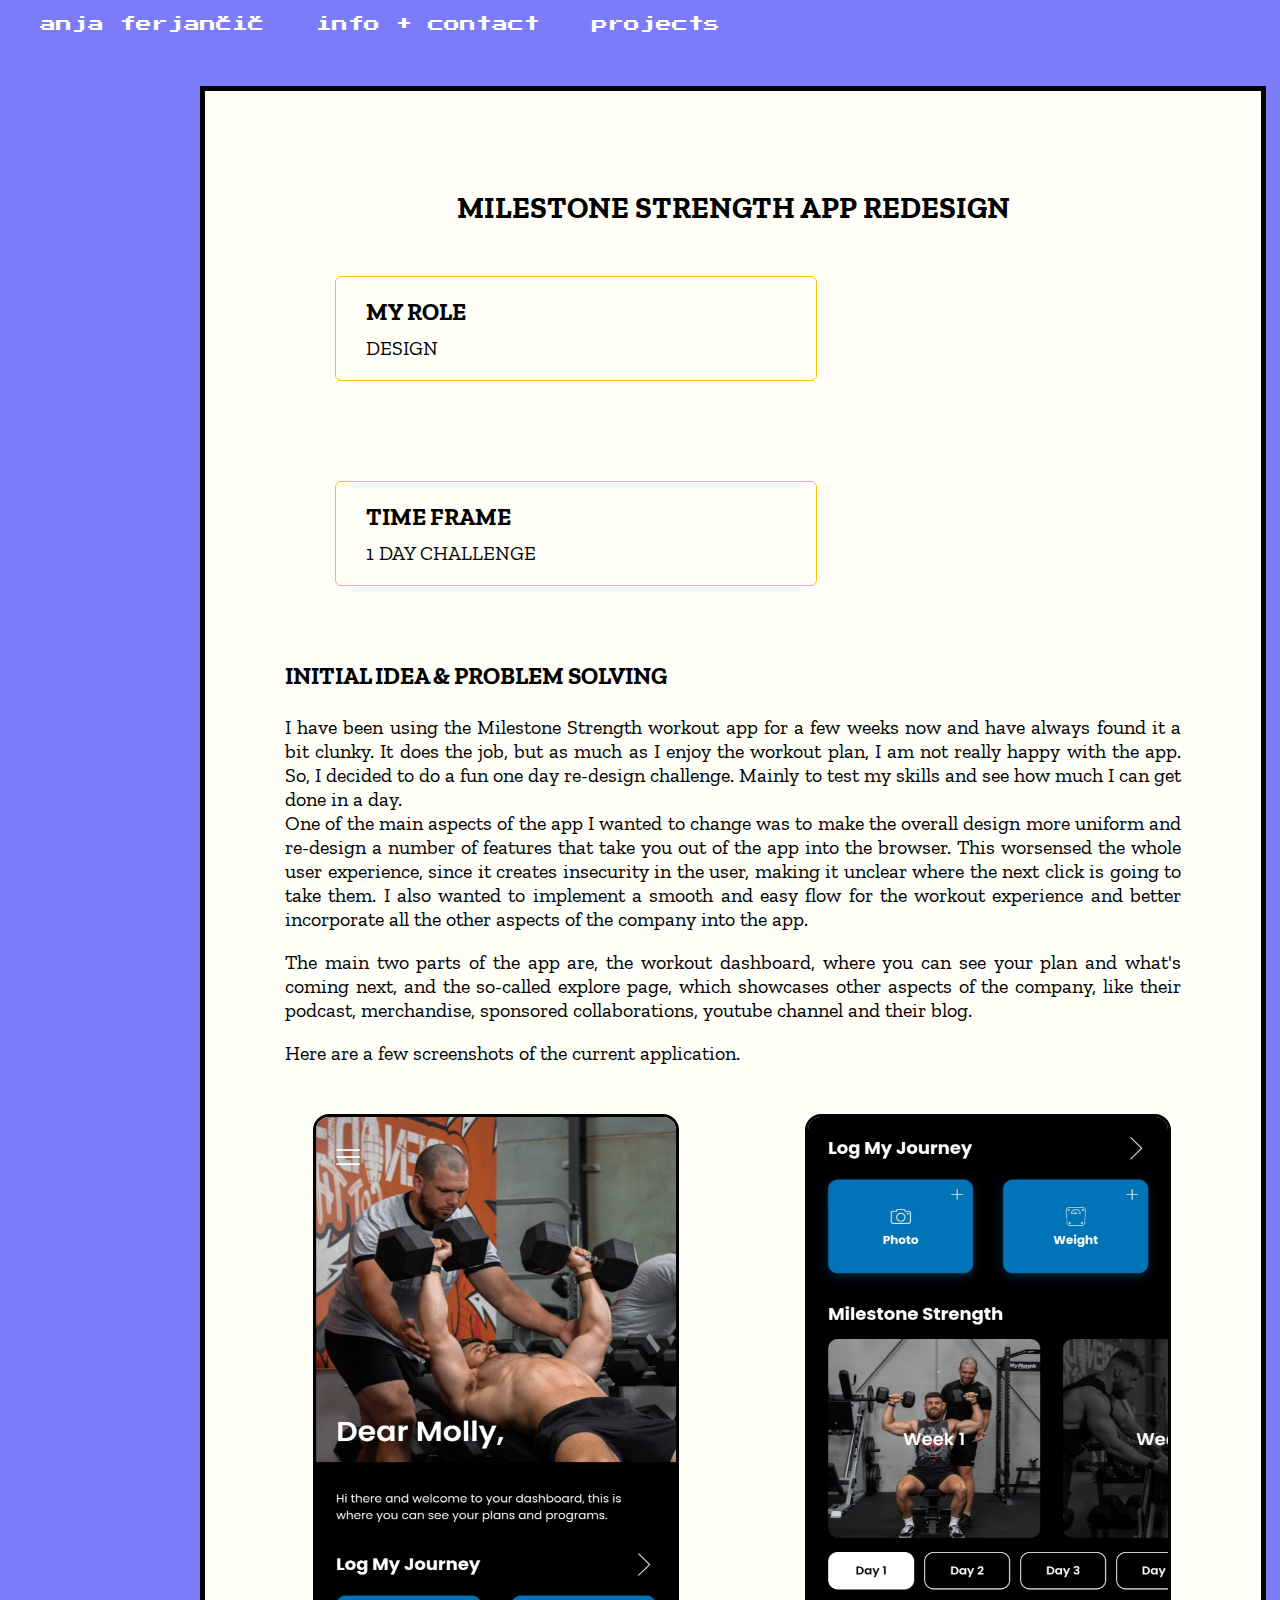
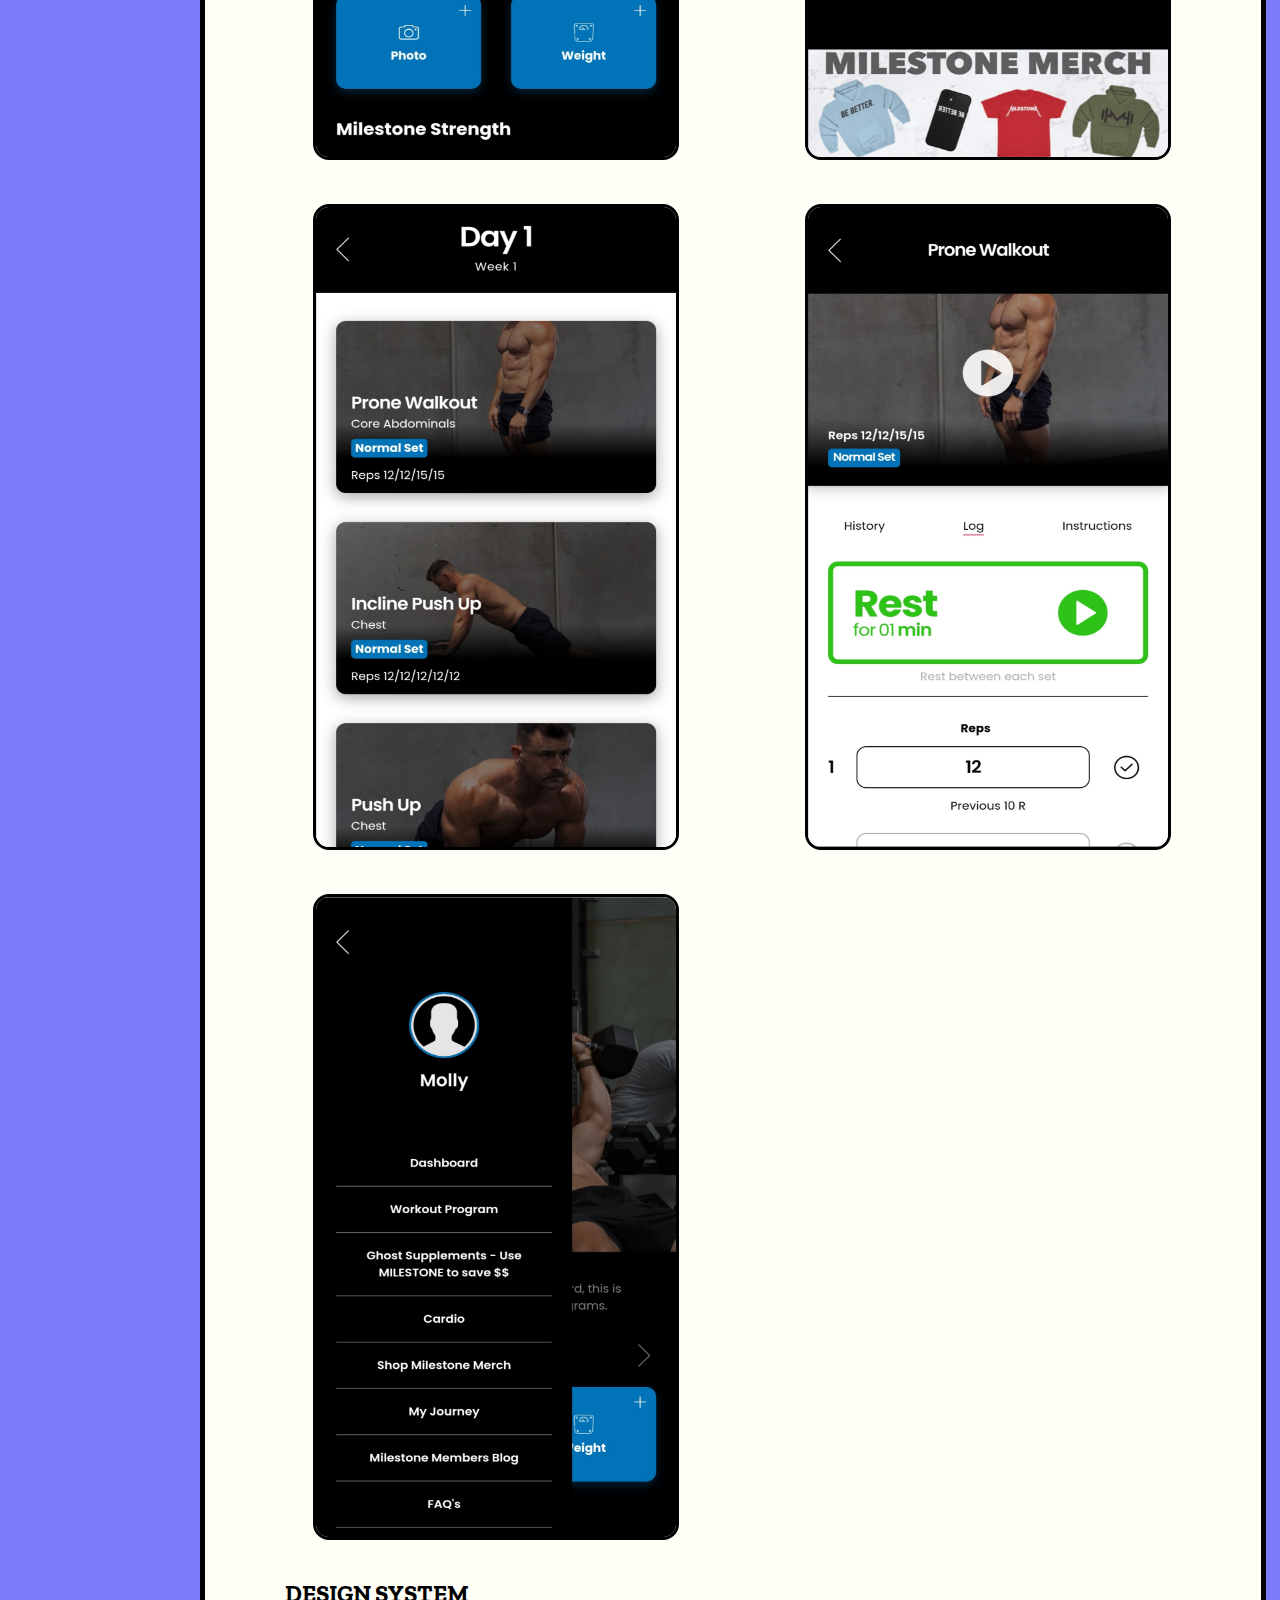
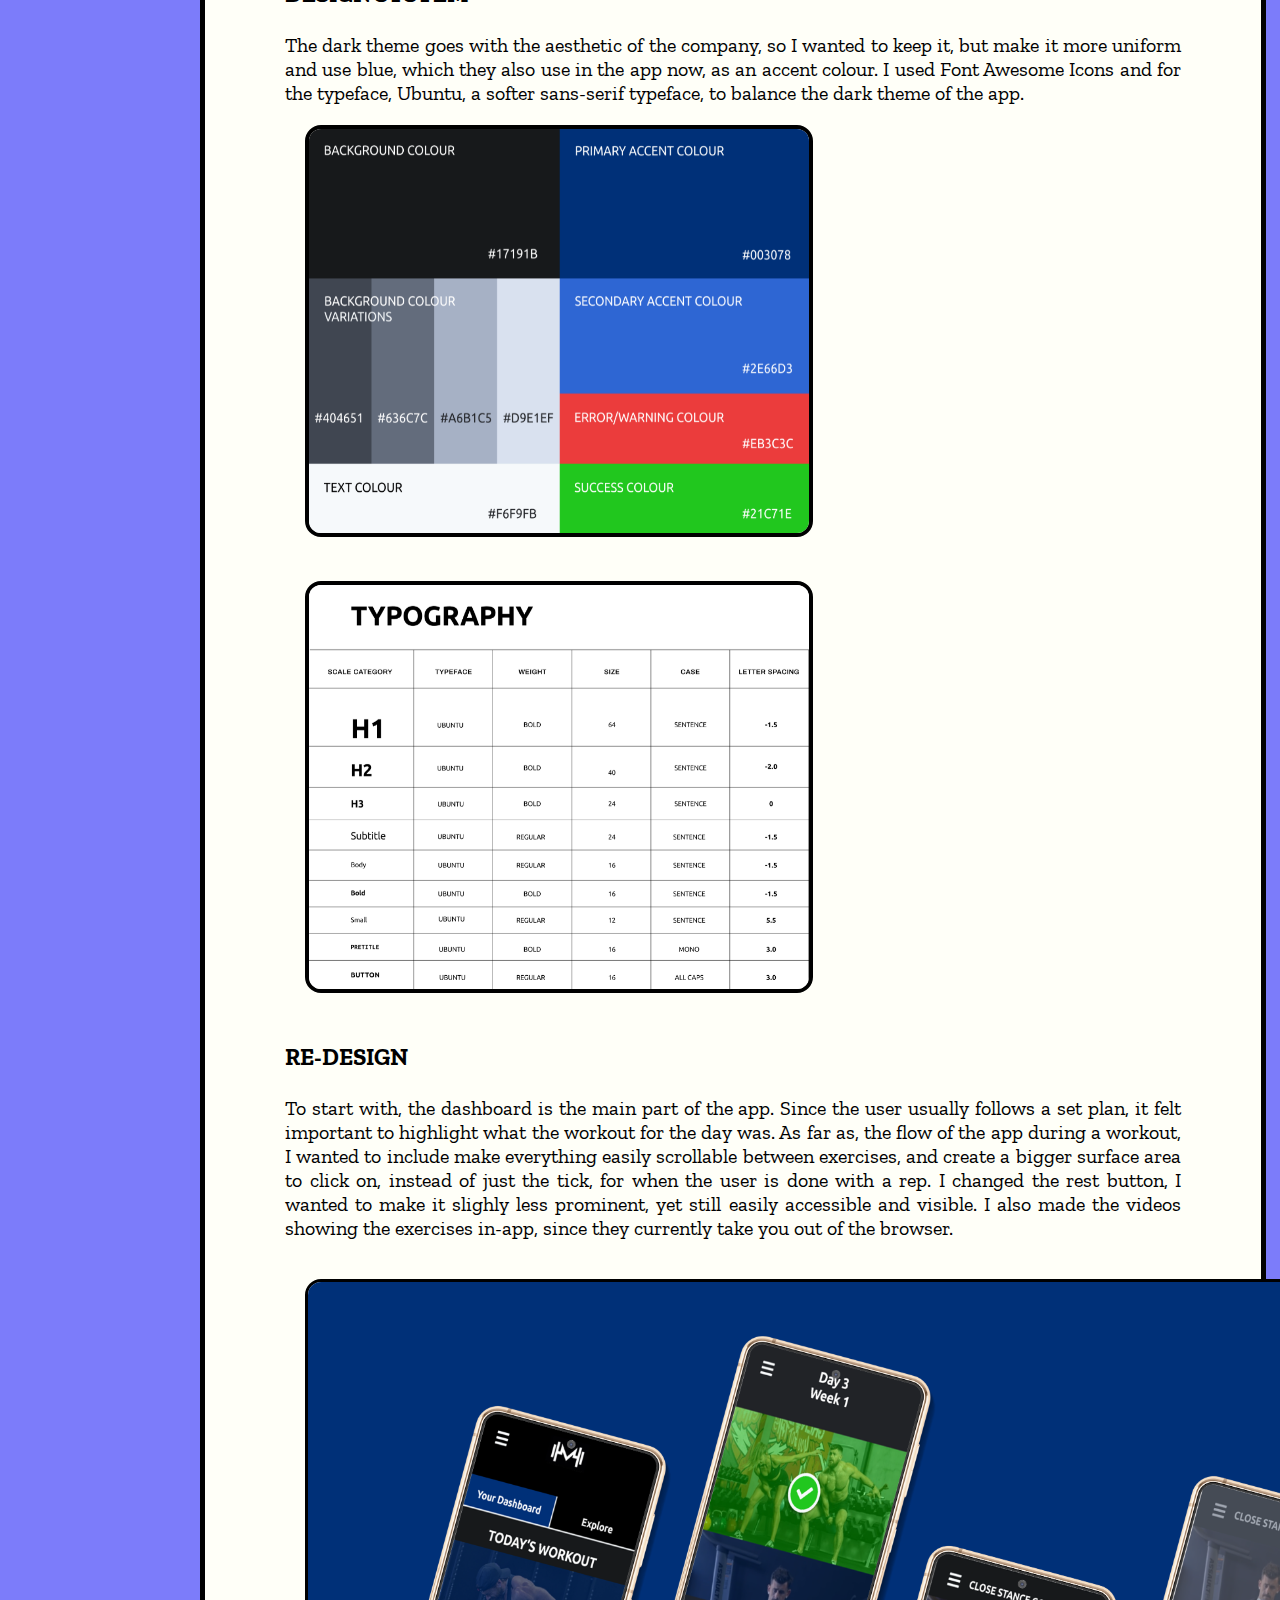
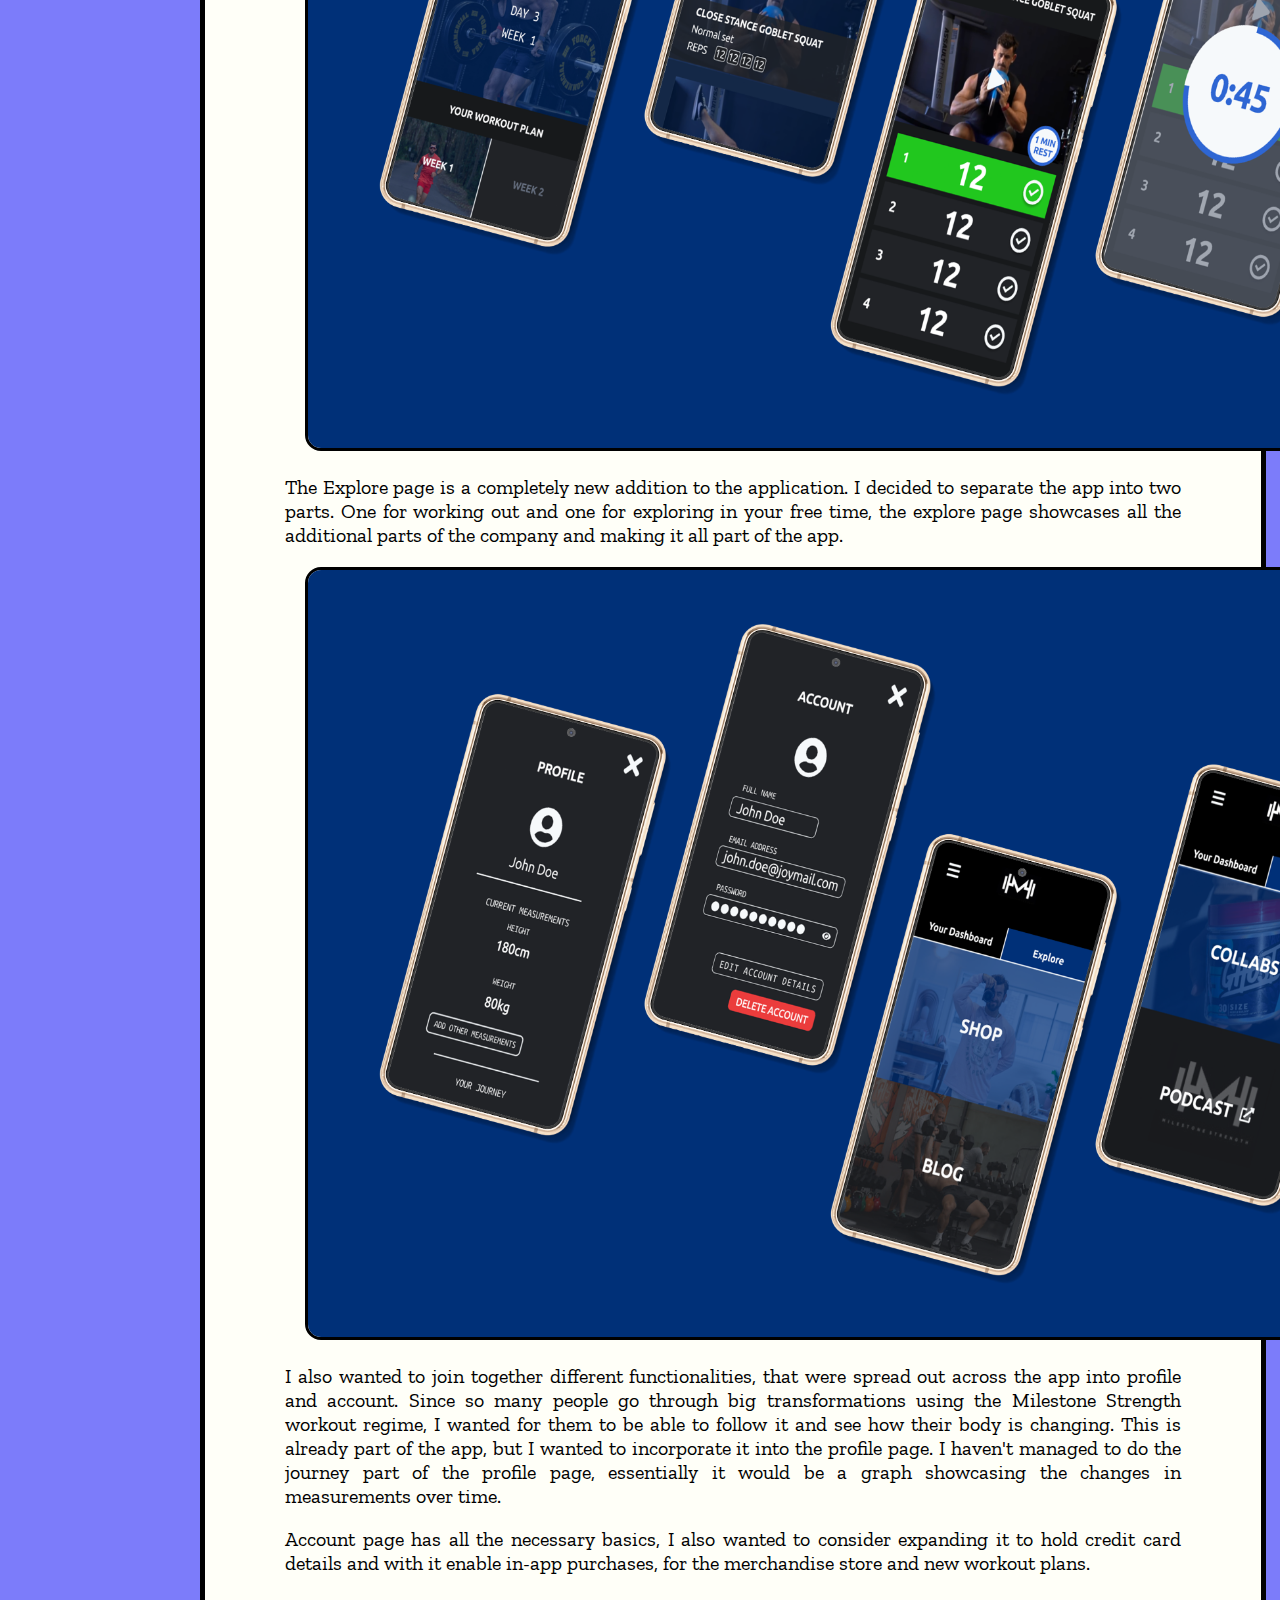
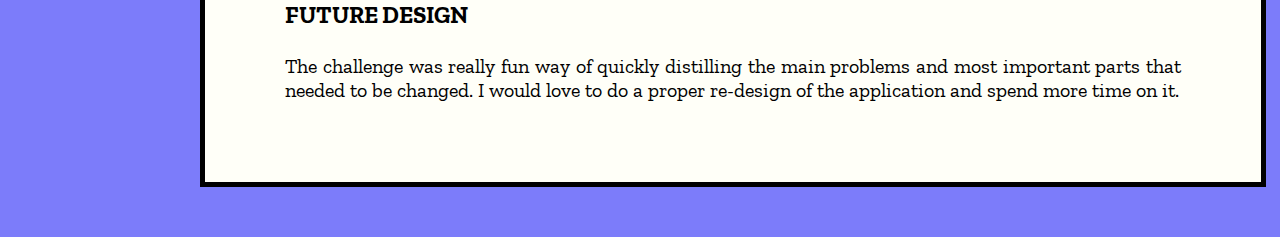
==== projects/milestoneStrength.html @ 156e1bf4 "Addig my portfolio" ====
<!DOCTYPE html>
<html lang="en">
  <head>
    <meta charset="UTF-8" />
    <meta http-equiv="X-UA-Compatible" content="IE=edge" />
    <meta name="viewport" content="width=device-width, initial-scale=1.0" />
    <title>anja ferjančič - projects - milestone strength app</title>
    <link rel="stylesheet" href="milestoneStrength.css" />
    <link rel="preconnect" href="https://fonts.googleapis.com" />
    <link
      rel="preconnect"
      href="https://fonts.gstatic.com"
      crossorigin="anonymous"
    />
    <link
      href="https://fonts.googleapis.com/css2?family=Press+Start+2P&family=Space+Mono:ital,wght@0,400;0,700;1,400;1,700&family=Turret+Road:wght@800&family=VT323&family=Zilla+Slab:ital,wght@0,300;0,400;0,600;1,300;1,400;1,600&display=swap"
      rel="stylesheet"
      crossorigin="anonymous"
    />
  </head>
  <body>
    <nav class="navbar">
      <a class="navbar__link" id="me" href="../index.html">anja ferjančič</a>
      <a class="navbar__link" href="../info.html">info + contact</a>
      <a class="navbar__link" href="./projects.html">projects</a>
    </nav>

    <main>
      <img src="" alt="" />
      <h2>MILESTONE STRENGTH APP REDESIGN</h2>
        <div class="my-roles">
          <div class="role">
            <h3 class="role-title">MY ROLE</h3> 
            <p>DESIGN</p>
          </div>
          <div class="role">
            <h3 class="role-title">TIME FRAME</h3> 
            <p>1 DAY CHALLENGE</p>
          </div>
        </div>
          
      <h3>INITIAL IDEA & PROBLEM SOLVING</h3>
      <p>
        I have been using the Milestone Strength workout app for a 
        few weeks now and have always found it a bit clunky. It does the job, but
        as much as I enjoy the workout plan, I am not really happy with the app. 
        So, I decided to do a fun one day re-design challenge.
        Mainly to test my skills and see how much I can get done in a day.
        
      </p>
    
    <p>
        One of the main aspects of the app I wanted to change was to make the overall design more uniform and 
        re-design a number of features that take you out of the app into the browser. This worsensed the 
        whole user experience, since it creates insecurity in the user, making it unclear where the next 
        click is going to take them. 
        I also wanted to implement a smooth and easy flow for the workout experience and better incorporate all the other aspects of the 
        company into the app.
    </p>
    </br>
    <p>
        The main two parts of the app are, the workout dashboard, 
        where you can see your plan and what's coming next, and the so-called explore page, 
        which showcases other aspects of the company, like their podcast, merchandise, sponsored collaborations,
        youtube channel and their blog. 

    </p>
    </br>
    <p>
        Here are a few screenshots of the current application.
    </p>
    </br>
        <img src="milestonestrength/ms.jpg" alt="" class="qd-design-system">
        <img src="milestonestrength/ms1.jpg" alt="" class="qd-design-system">
        <img src="milestonestrength/ms3.jpg" alt="" class="qd-design-system">
        <img src="milestonestrength/ms4.jpg" alt="" class="qd-design-system" id="img-padding">
        <img src="milestonestrength/ms2.jpg" alt="" class="qd-design-system" >

      <h3>DESIGN SYSTEM</h3>
      <p>The dark theme goes with the aesthetic of the company, 
          so I wanted to keep it, but make it more uniform and use blue, 
          which they also use in the app now, as an accent colour.
          I used Font Awesome Icons and for the typeface, Ubuntu, a softer sans-serif typeface, to balance the dark theme of the app.
          

     </p>

    <img src="../projects/milestonestrength/ColorSystem.png" alt="" class="qd-image" id="color-system"> 
    <img src="../projects/milestonestrength/Typeography.png" alt="" class="qd-image"> 
    
         
      
      <h3>RE-DESIGN</h3>
      <p>
        To start with, the dashboard is the main part of the app. Since the user usually follows a set plan, it felt important to highlight 
        what the workout for the day was.
         As far as, the flow of the app during a workout, I wanted to include make everything easily scrollable between exercises, and
         create a bigger surface area to click on, instead of just the tick, for when the user is done with a rep. 
         I changed the rest button, I wanted to make it slighly less prominent, yet still easily accessible and visible.
         I also made the videos showing the exercises in-app, since they currently take you out of the browser.
        </p>
        </br>
        <img src="./milestonestrength/FourScreens1.png" alt="" class="mockups">
        
        <p>
            The Explore page is a completely new addition to the application. 
            I decided to separate the app into two parts. One for working out and one for exploring in your 
            free time,
            the explore page showcases all the additional parts of the company and making it all part of the app. 
        </p>
            <img src="./milestonestrength/FourScreens2.png" alt="" class="mockups">
            
        <p>
            I also wanted to join together different functionalities, that were spread out across the app into profile and account. 
            Since so many people go through big transformations using the Milestone Strength workout regime, 
            I wanted for them to be able to follow it and see how their body is changing. This is already part of the app, but I wanted to incorporate it into the profile page. 
            I haven't managed to do  the journey part of the profile page, essentially
            it would be a graph showcasing the changes in measurements over time.

        </p>
        </br>
         <p>
            Account page has all the necessary basics, I also wanted to consider expanding it to hold credit card details and with it enable in-app purchases,
            for the merchandise store and new workout plans.
        </p>
        
       
         
        <h3>FUTURE DESIGN</h3>
        <p>
            The challenge was really fun way of quickly distilling the main problems and most important parts that
            needed to be changed. I would love to do a proper re-design of the application and spend more time on it.
        </p>
    </main>
    
    <script src="milestoneStrength.js"></script>
  </body>
</html>
---- projects/milestoneStrength.css ----
* {
  padding: 0;
  border: 0;
  margin: 0;
}

@font-face {
  font-family: GapSansBold;
  src: url(./fonts/GapSansBold.ttf);
}
@media screen and (min-width: 1200px) {
  body {
    height: 100%;
    background: #7c7cfa;
    text-align: justify;
  }
  .navbar {
    margin: 1rem;
  }
  .navbar__link {
    color: white;
    font-family: "Press Start 2P", "Turret Road", "GapSansBold";
    font-size: 1rem;
    margin: 1.5rem;
    text-decoration: none;
  }

  .navbar__link:hover {
    background-color: #ffc401;
  }
  main {
    background-color: rgb(255, 255, 248);
    border-color: black;
    border: 5px solid;
    height: 90%;
    width: 70%;
    padding: 5rem;
    margin: 50px 200px;
    font-family: "Zilla Slab", "Space Mono", "sans-serif";
  }

  h2 {
    font-family: "Zilla Slab", sans-serif;
    justify-content: center;
    text-align: center;
    font-size: 30px;
  }

  h3 {
    font-family: "Zilla Slab", "Space Mono", "sans-serif";
    font-size: 24px;
    padding: 25px 0;
  }

  ul {
    padding: 20px;
  }

  li {
    padding: 10px;
    font-size: 20px;
  }
  .my-roles {
    display: flex;
    flex-direction: row;
    flex-wrap: wrap;
  }
  .role {
    border: solid 1px #ffc401;
    border-radius: 6px;
    padding: 20px 0 20px 30px;
    width: 450px;
    margin: 50px;
  }
  .role-title {
    padding: 0 0 10px 0;
  }
  p {
    font-size: 20px;
  }

  .qd-design-system {
    width: 360px;
    height: 640px;
    border: black solid;
    border-radius: 16px;
    margin: 30px 10px 10px 28px;
  }
  .mockups {
    text-align: center;
    width: 1150px;
    border: black solid;
    border-radius: 16px;
    margin: 20px;
  }
  .qd-image {
    width: 500px;
    border: black 4px solid;
    border-radius: 16px;
    margin: 20px 70px 20px 20px;
  }
  #color-system {
    height: 404px;
  }
}

@media screen and (max-width: 1199px) {
  body {
    height: 100%;
    background: #7c7cfa;
    text-align: justify;
  }
  .navbar {
    margin: 1rem;
  }
  .navbar__link {
    color: white;
    font-family: "Press Start 2P", "Turret Road", "GapSansBold";
    font-size: 1rem;
    margin: 1.5rem;
    text-decoration: none;
  }

  .navbar__link:hover {
    background-color: #ffc401;
  }

  main {
    background-color: rgb(255, 255, 248);
    border-color: black;
    border: 5px solid;
    height: 80%;
    width: 70%;
    padding: 3rem;
    margin: 50px 50px;
    font-family: "Zilla Slab", "Space Mono", "sans-serif";
  }

  h2 {
    font-family: "Zilla Slab", sans-serif;
    justify-content: center;
    text-align: center;
    font-size: 30px;
  }

  h3 {
    font-family: "Zilla Slab", "Space Mono", "sans-serif";
    font-size: 24px;
    padding: 25px 0;
  }

  ul {
    padding: 20px;
  }

  li {
    padding: 10px;
    font-size: 20px;
  }
  .role {
    border: solid 1px #ffc401;
    border-radius: 6px;
    padding: 20px 0 20px 30px;
    width: 250px;
    margin: 50px;
  }
  .role-title {
    padding: 0 0 10px 0;
  }
  p {
    font-size: 20px;
  }

  .qd-design-system {
    width: 360px;
    height: 640px;
    border: black solid;
    border-radius: 16px;
    margin: 30px 10px 10px 28px;
  }
  .mockups {
    text-align: center;
    width: 400px;
    border: black solid;
    border-radius: 16px;
    margin: 20px;
  }
  .qd-image {
    width: 400px;
    border: black 4px solid;
    border-radius: 16px;
    margin: 20px 70px 20px 20px;
  }
  #color-system {
    height: 404px;
  }
}
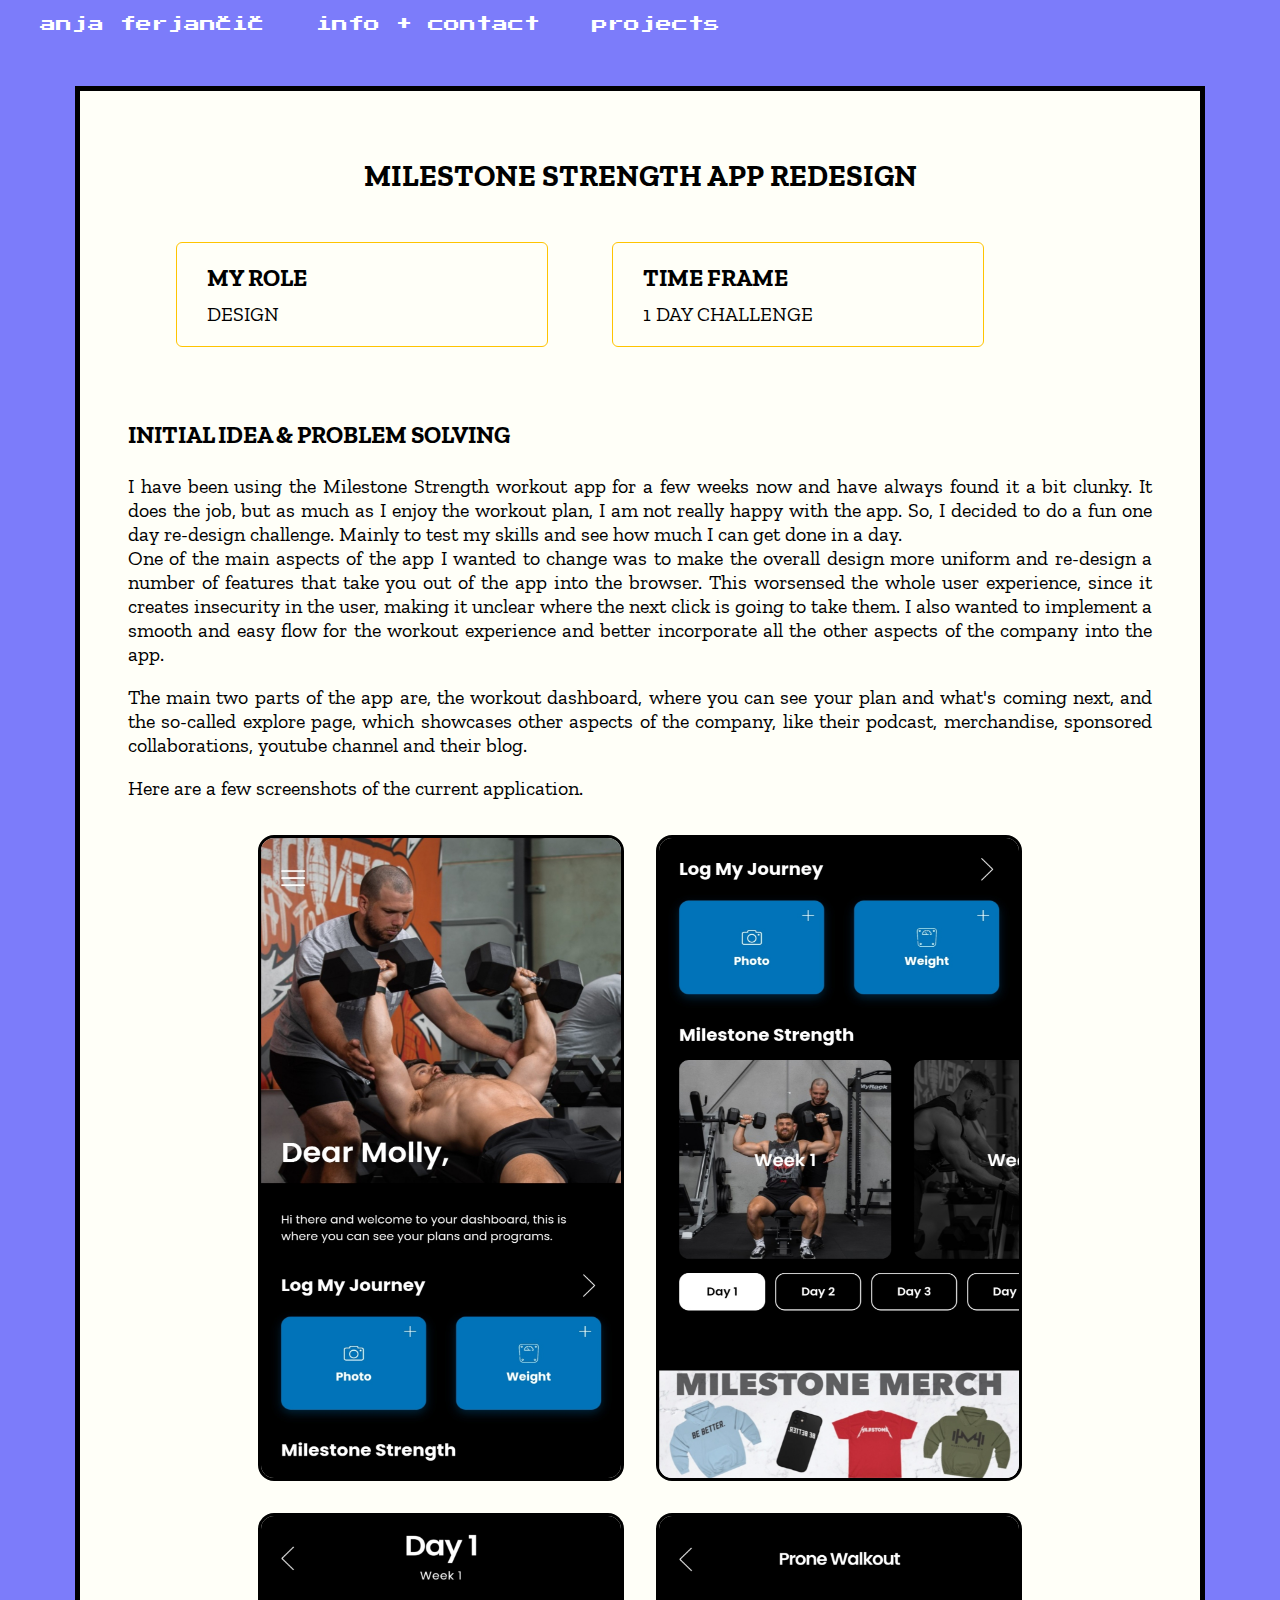
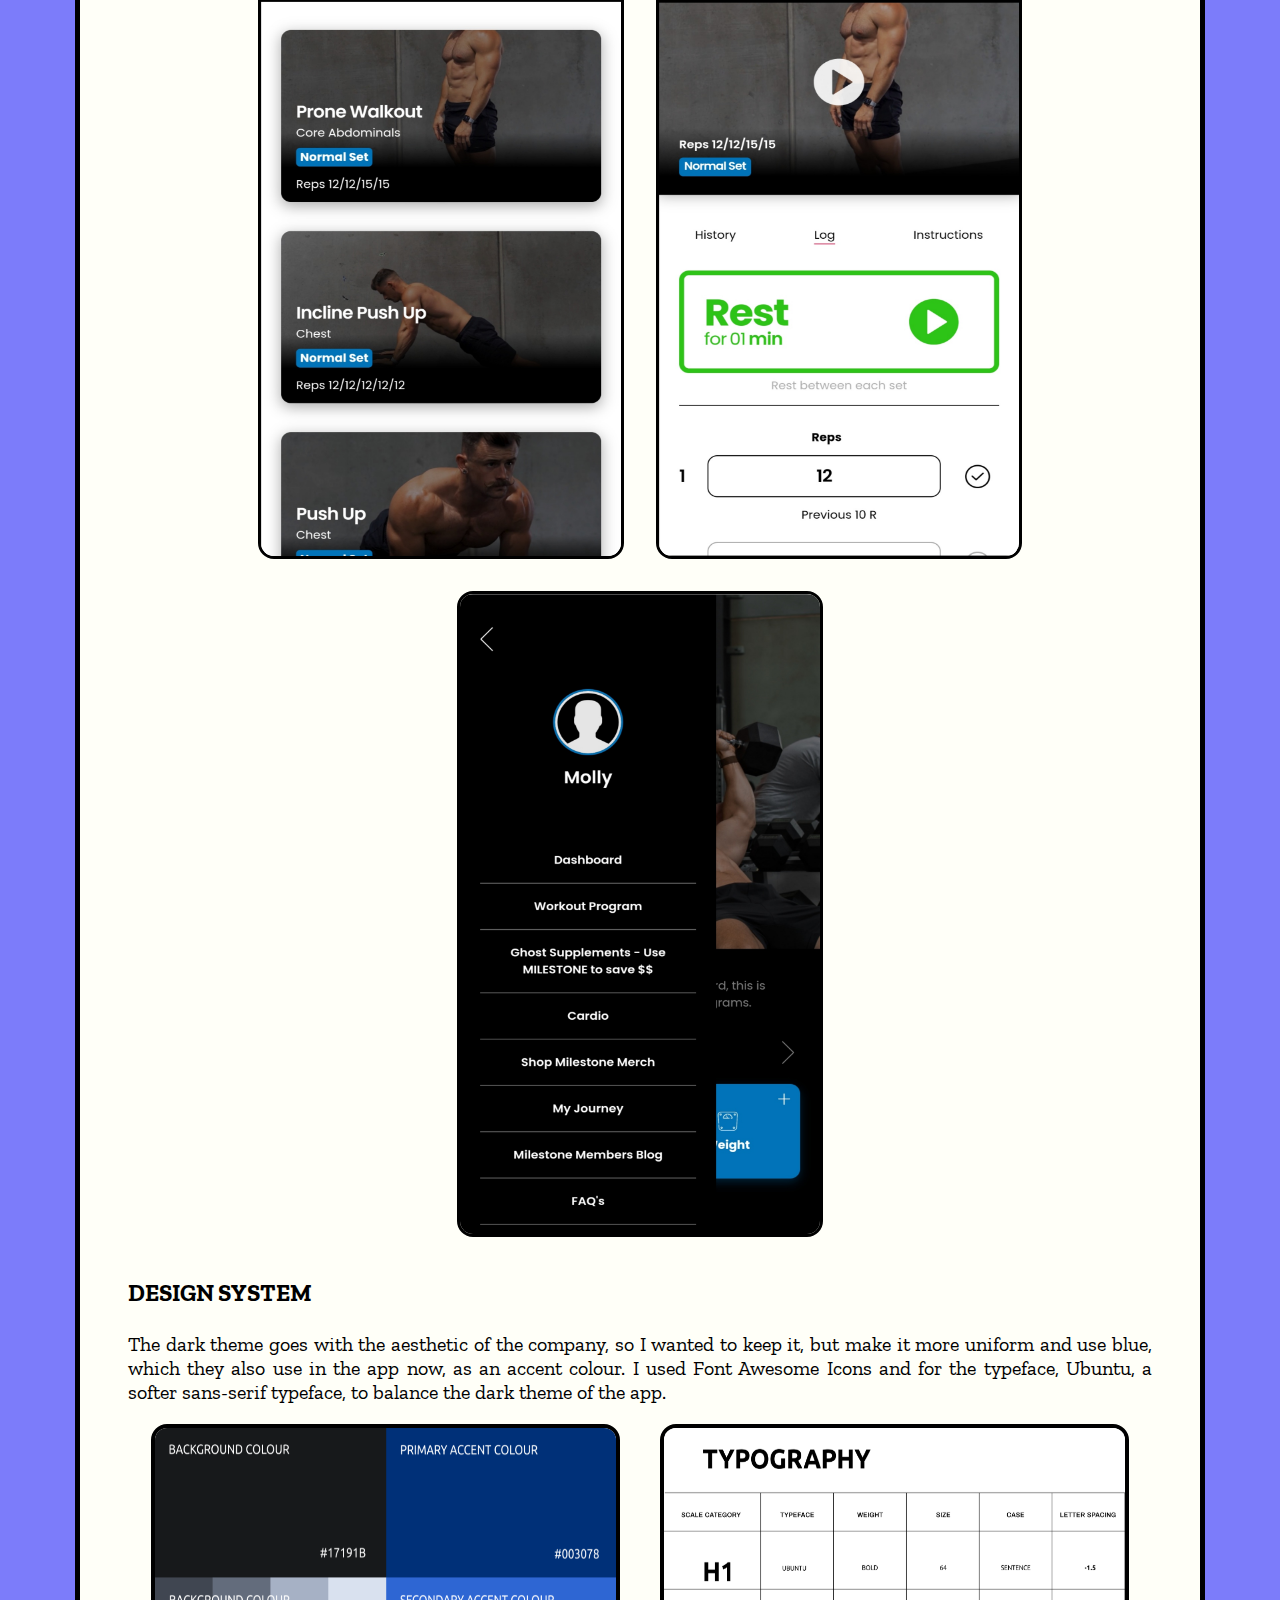
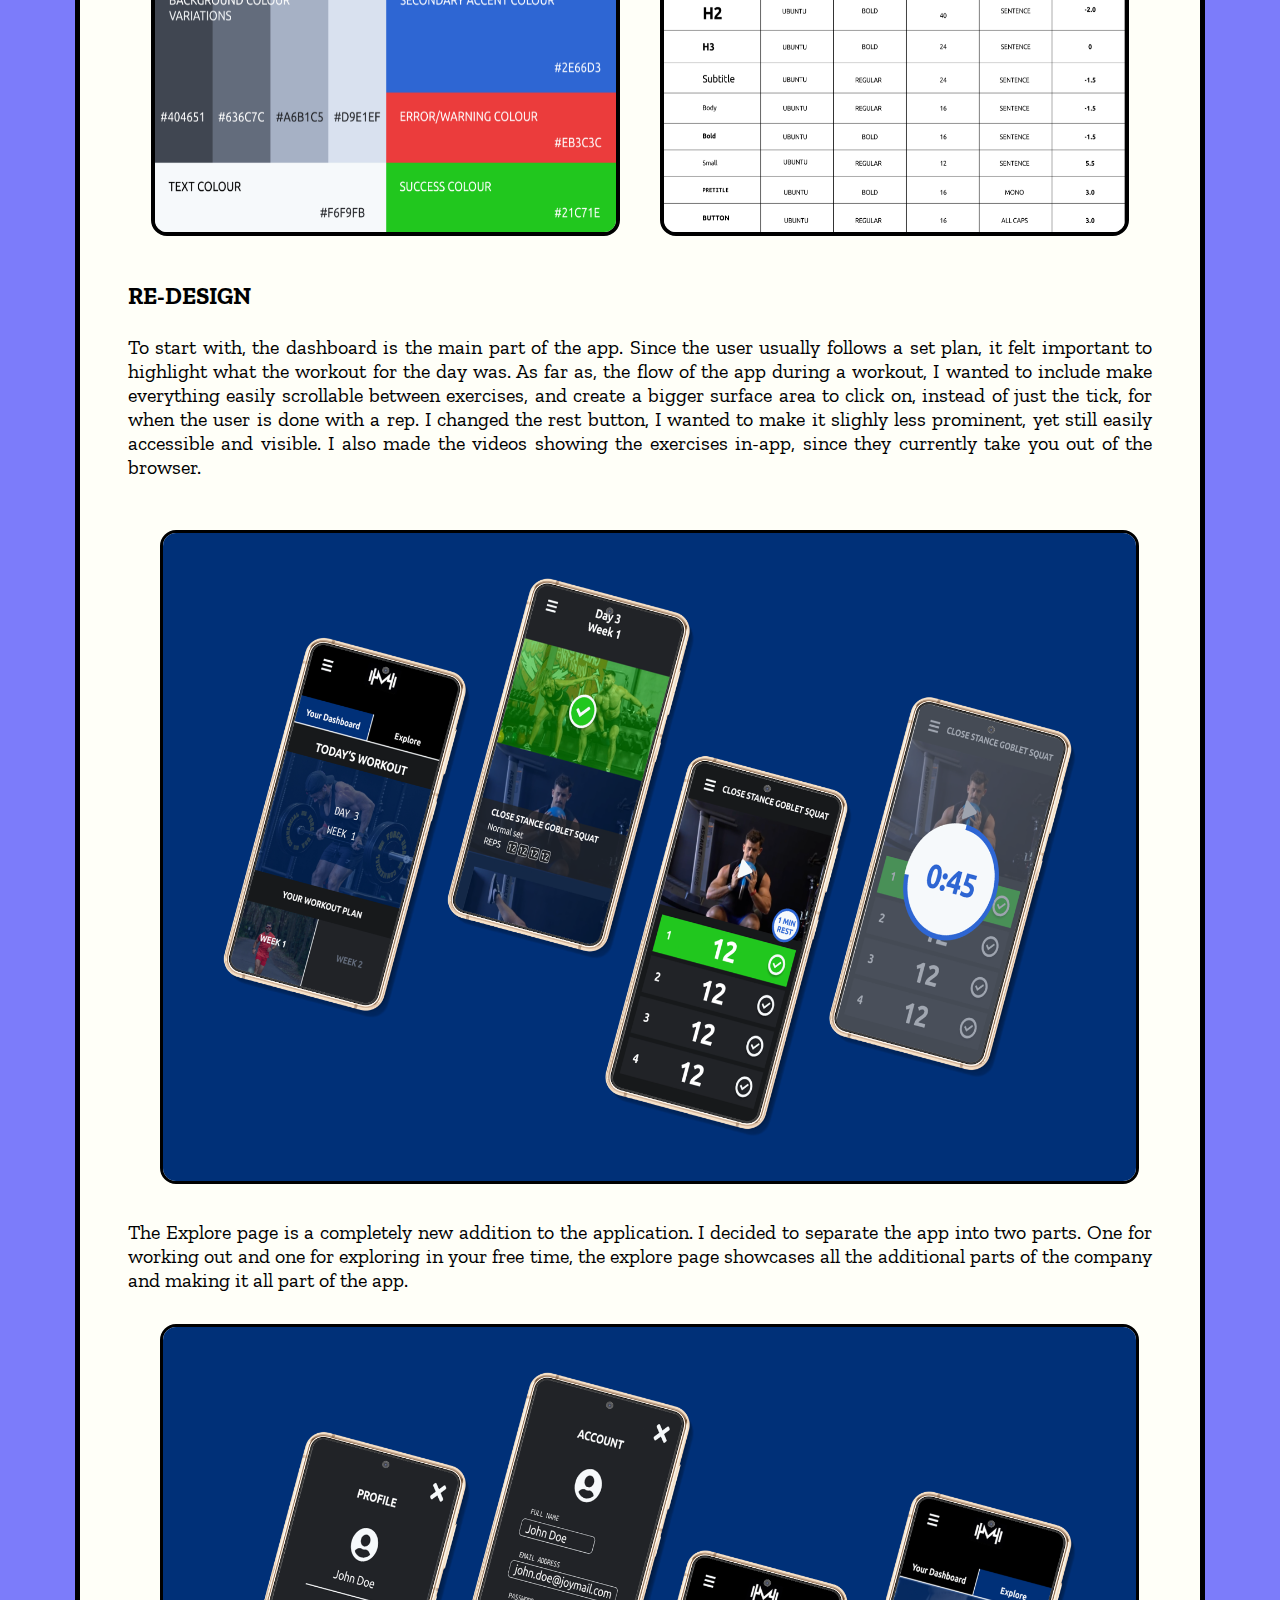
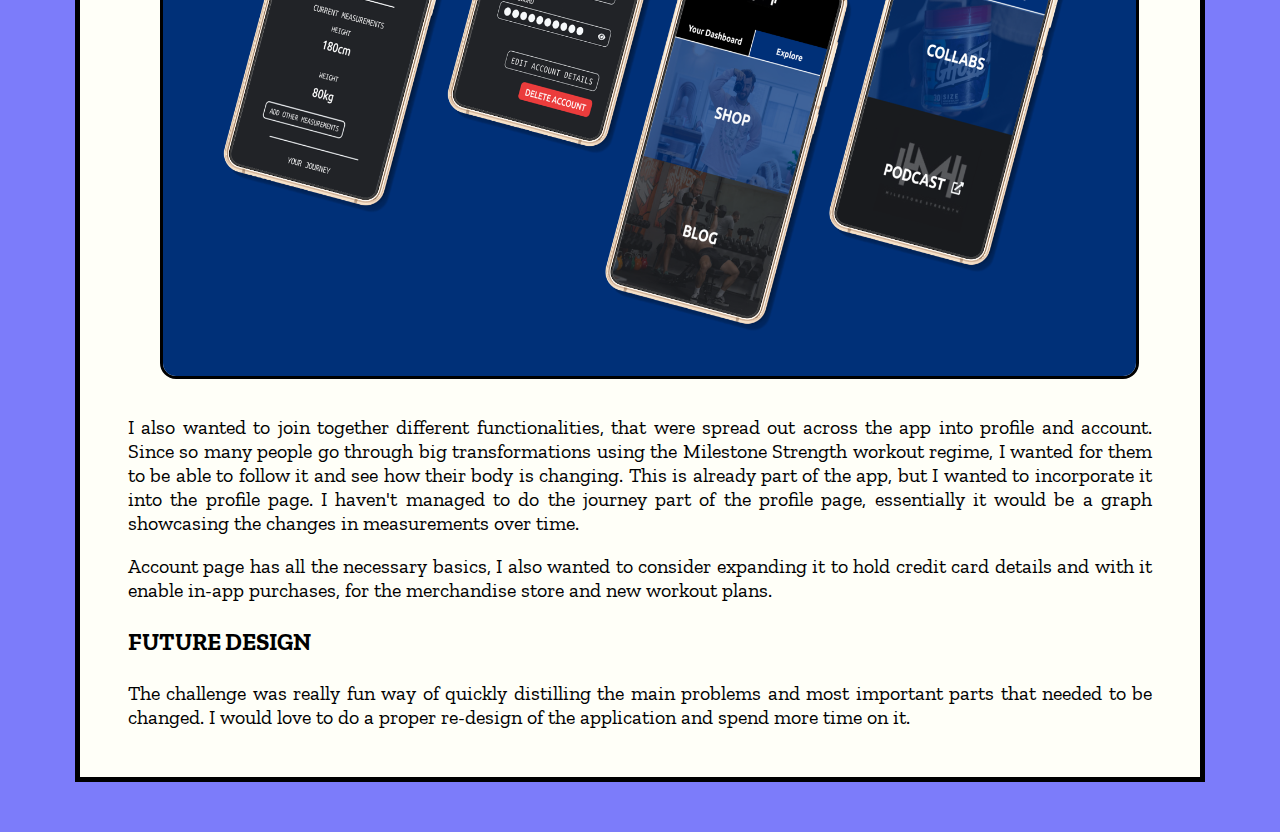
==== commit 351fd0c2: "FINAL" ====
--- a/projects/milestoneStrength.html
+++ b/projects/milestoneStrength.html
@@ -71,11 +71,13 @@
         Here are a few screenshots of the current application.
     </p>
     </br>
+    <div class="milestoneimg">
         <img src="milestonestrength/ms.jpg" alt="" class="qd-design-system">
         <img src="milestonestrength/ms1.jpg" alt="" class="qd-design-system">
         <img src="milestonestrength/ms3.jpg" alt="" class="qd-design-system">
         <img src="milestonestrength/ms4.jpg" alt="" class="qd-design-system" id="img-padding">
         <img src="milestonestrength/ms2.jpg" alt="" class="qd-design-system" >
+    </div>
 
       <h3>DESIGN SYSTEM</h3>
       <p>The dark theme goes with the aesthetic of the company, 
@@ -85,9 +87,10 @@
           
 
      </p>
-
+     <div class="milestoneimg">
     <img src="../projects/milestonestrength/ColorSystem.png" alt="" class="qd-image" id="color-system"> 
     <img src="../projects/milestonestrength/Typeography.png" alt="" class="qd-image"> 
+    </div>
     
          
       
--- a/projects/milestoneStrength.css
+++ b/projects/milestoneStrength.css
@@ -33,9 +33,9 @@
     border-color: black;
     border: 5px solid;
     height: 90%;
-    width: 70%;
-    padding: 5rem;
-    margin: 50px 200px;
+    width: 80%;
+    padding: 3rem;
+    margin: 50px auto;
     font-family: "Zilla Slab", "Space Mono", "sans-serif";
   }
 
@@ -64,13 +64,15 @@
     display: flex;
     flex-direction: row;
     flex-wrap: wrap;
+    justify-content: left;
+    margin: 1rem;
   }
   .role {
     border: solid 1px #ffc401;
     border-radius: 6px;
-    padding: 20px 0 20px 30px;
-    width: 450px;
-    margin: 50px;
+    padding: 20px 20px 20px 30px;
+    width: 20rem;
+    margin: 2rem;
   }
   .role-title {
     padding: 0 0 10px 0;
@@ -78,26 +80,32 @@
   p {
     font-size: 20px;
   }
-
+  .milestoneimg {
+    display: flex;
+    position: flex;
+    flex-wrap: wrap;
+    justify-content: center;
+  }
   .qd-design-system {
     width: 360px;
     height: 640px;
     border: black solid;
     border-radius: 16px;
-    margin: 30px 10px 10px 28px;
-  }
+    margin: 1rem;
+  }
+
   .mockups {
-    text-align: center;
-    width: 1150px;
-    border: black solid;
+    width: 95%;
+    border: black solid;
+    border-radius: 16px;
+    margin: 2rem;
+  }
+  .qd-image {
+    width: 45%;
+    height: 404px;
+    border: black 4px solid;
     border-radius: 16px;
     margin: 20px;
-  }
-  .qd-image {
-    width: 500px;
-    border: black 4px solid;
-    border-radius: 16px;
-    margin: 20px 70px 20px 20px;
   }
   #color-system {
     height: 404px;
@@ -157,12 +165,19 @@
     padding: 10px;
     font-size: 20px;
   }
+  .my-roles {
+    display: flex;
+    flex-direction: row;
+    flex-wrap: wrap;
+    justify-content: left;
+    margin: 1rem;
+  }
   .role {
     border: solid 1px #ffc401;
     border-radius: 6px;
     padding: 20px 0 20px 30px;
-    width: 250px;
-    margin: 50px;
+    width: 200px;
+    margin: 2rem;
   }
   .role-title {
     padding: 0 0 10px 0;
@@ -170,28 +185,31 @@
   p {
     font-size: 20px;
   }
-
+  .milestoneimg {
+    display: flex;
+    position: flex;
+    flex-wrap: wrap;
+  }
   .qd-design-system {
-    width: 360px;
-    height: 640px;
-    border: black solid;
-    border-radius: 16px;
-    margin: 30px 10px 10px 28px;
+    width: 280px;
+    border: black solid;
+    border-radius: 16px;
+    margin: 5px;
   }
   .mockups {
     text-align: center;
-    width: 400px;
+    width: 300px;
     border: black solid;
     border-radius: 16px;
     margin: 20px;
   }
   .qd-image {
-    width: 400px;
+    width: 300px;
     border: black 4px solid;
     border-radius: 16px;
     margin: 20px 70px 20px 20px;
   }
   #color-system {
-    height: 404px;
-  }
-}
+    height: 202px;
+  }
+}
